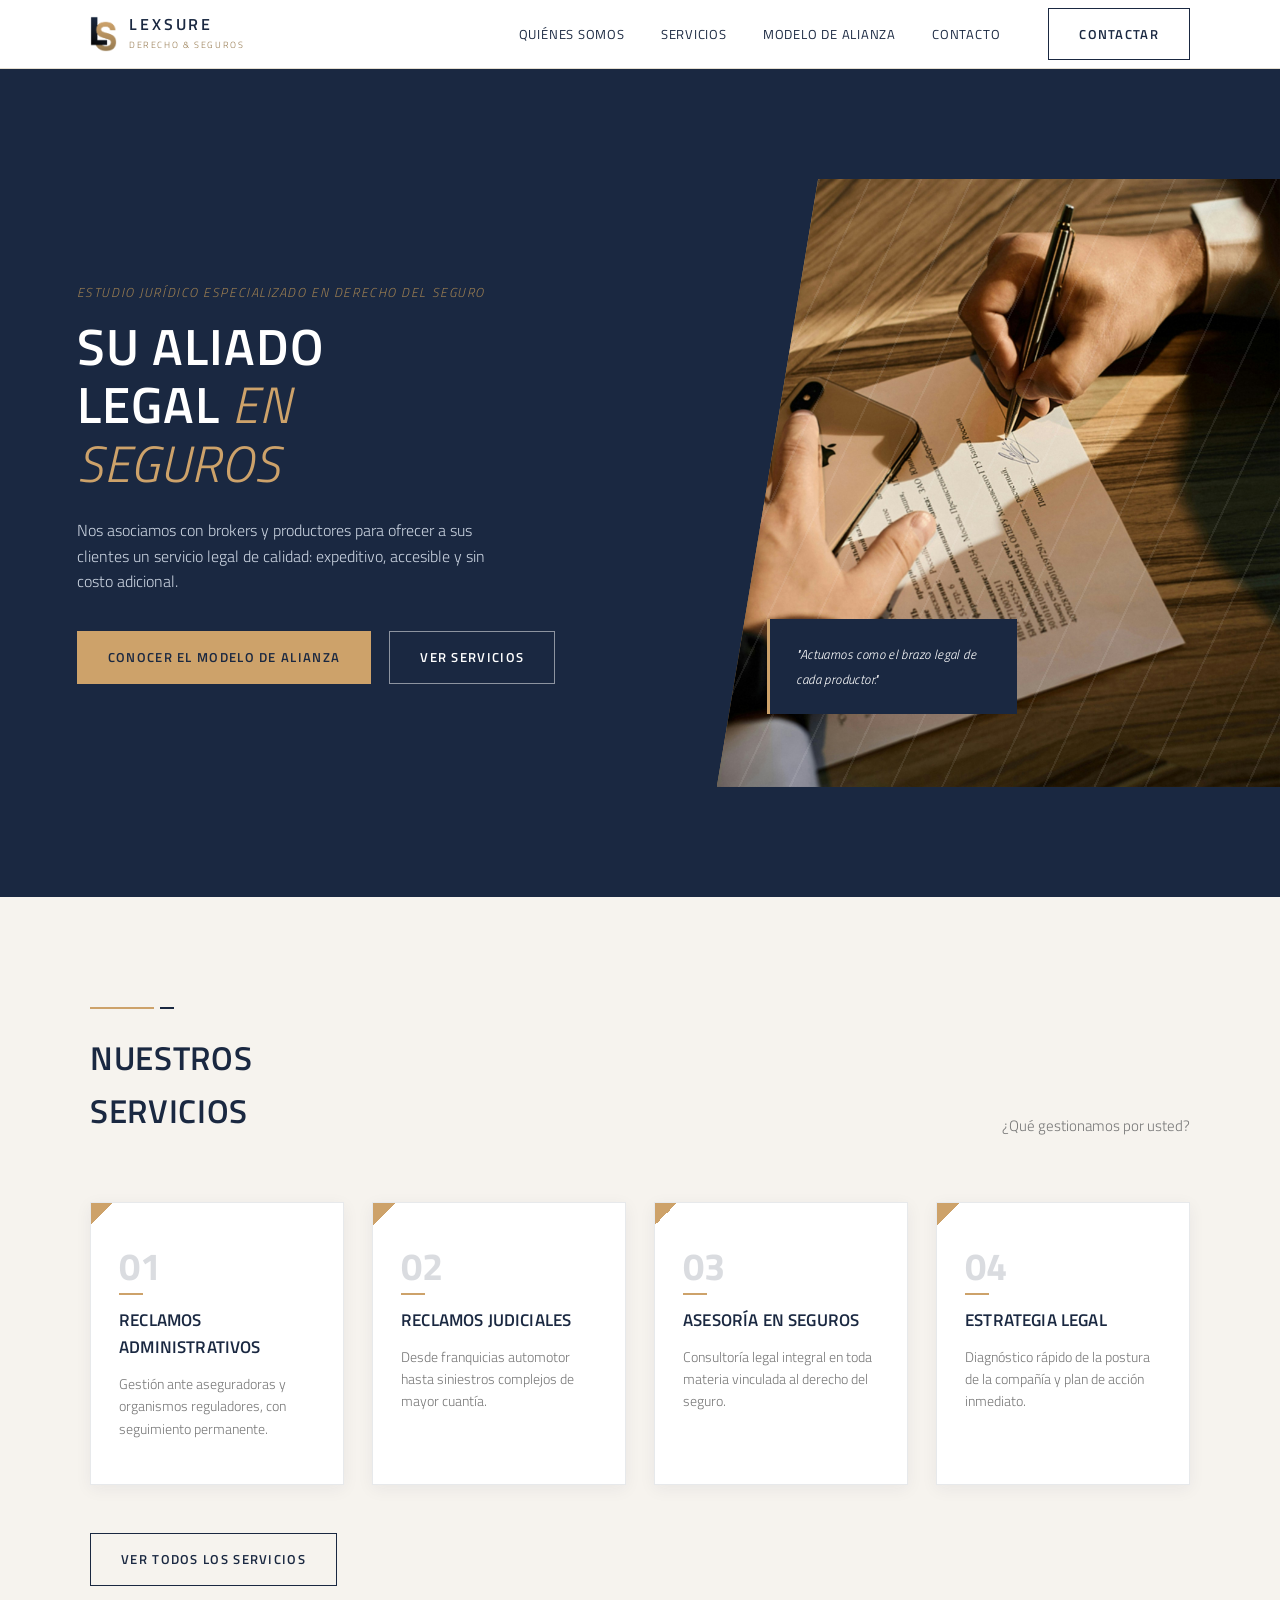
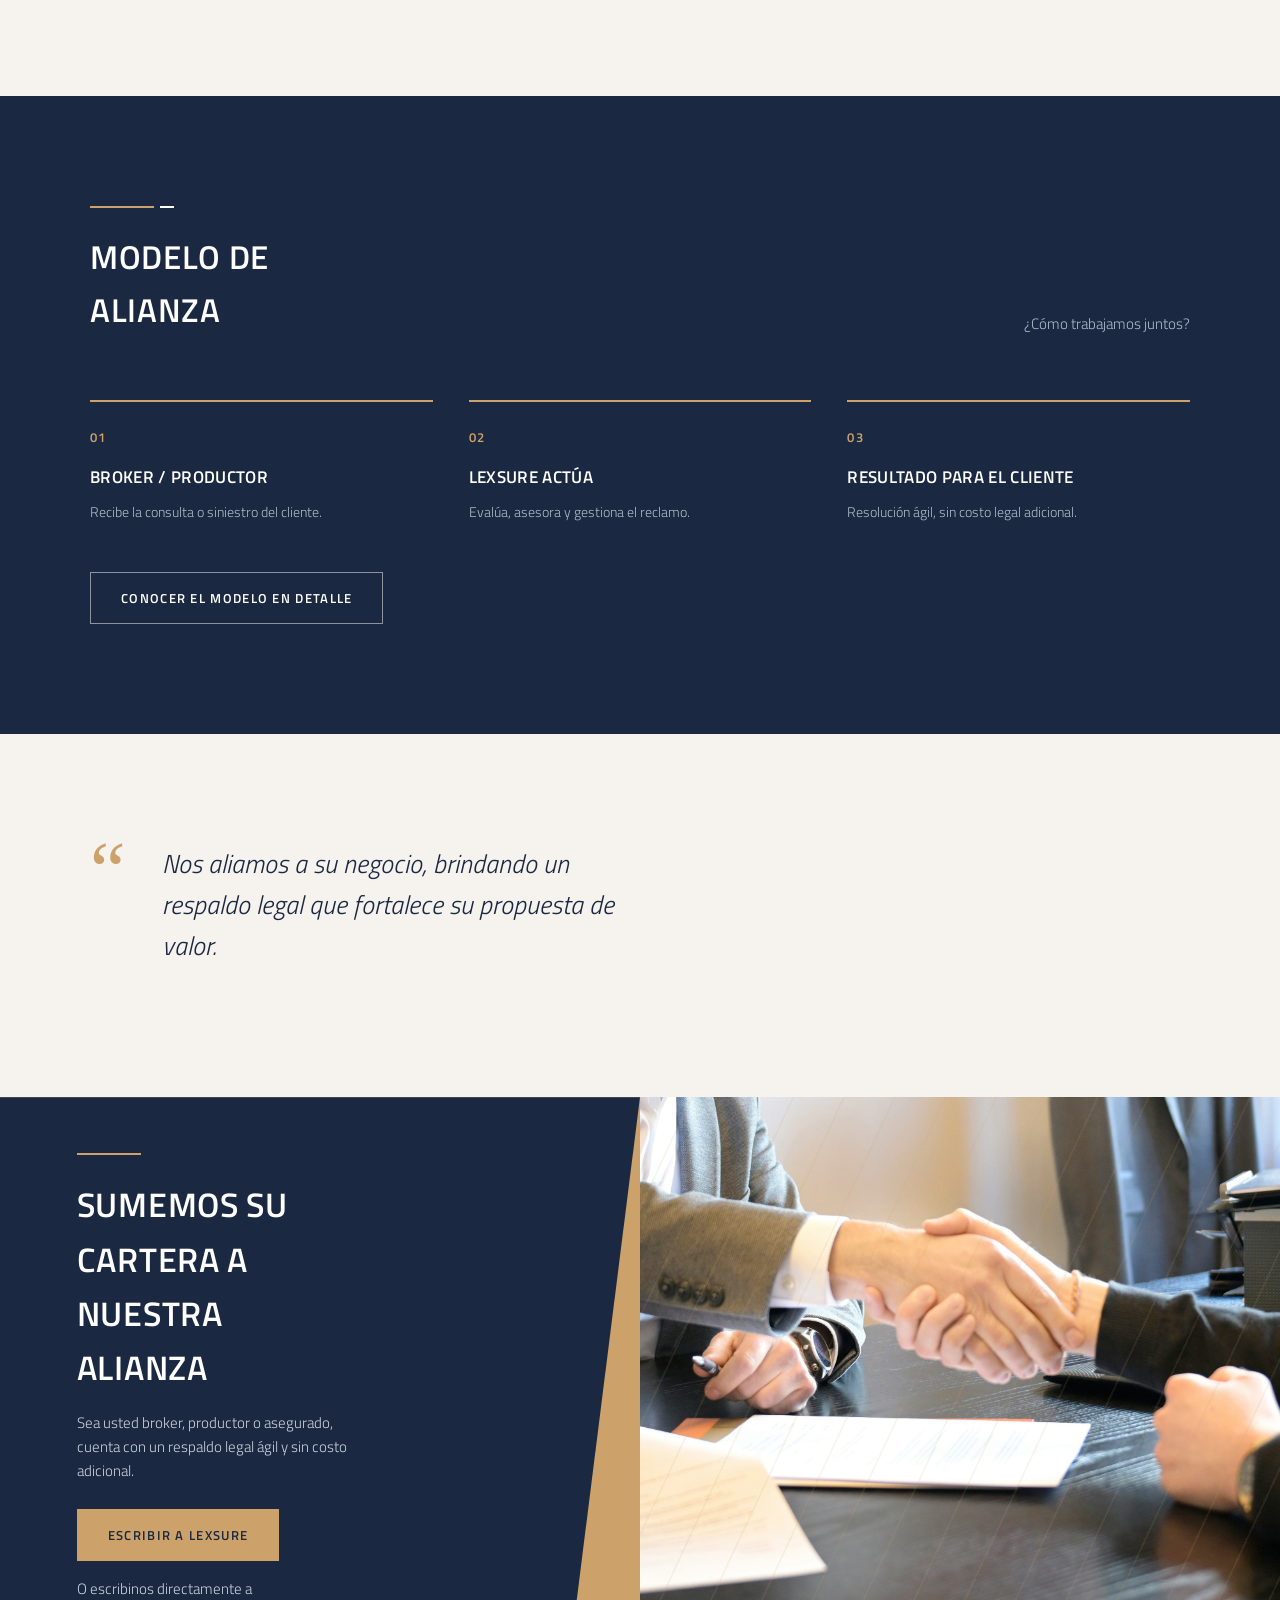
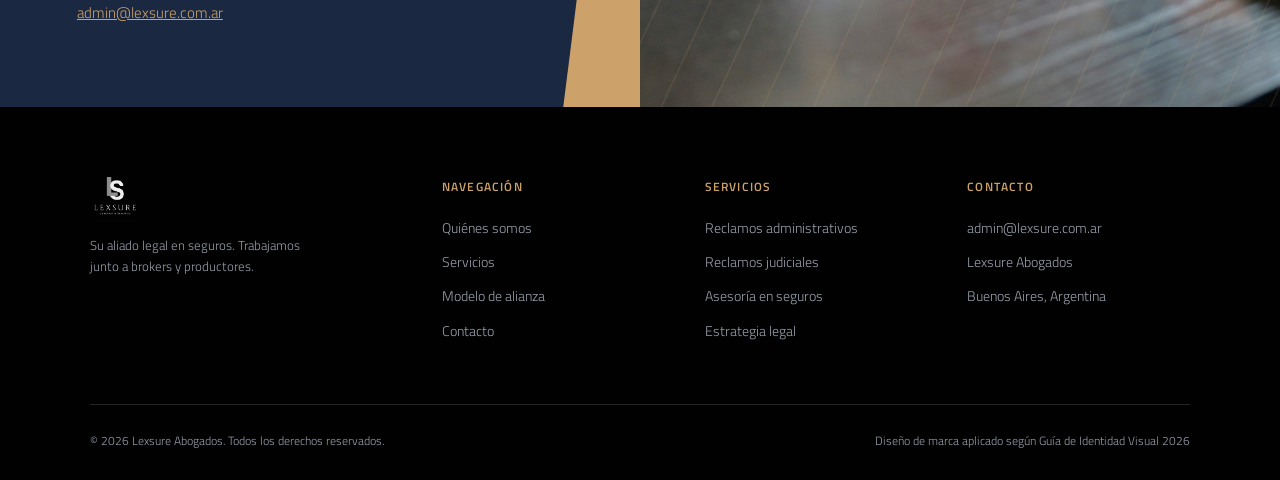
==== index.html @ 7199140b "Initial commit: sitio web Lexsure (multi-página, HTML/CSS/JS vanilla) Estructura completa del sitio " ====
<!DOCTYPE html>
<html lang="es">
<head>
<meta charset="UTF-8">
<meta name="viewport" content="width=device-width, initial-scale=1.0">
<title>LEXSURE — Su aliado legal en seguros</title>
<meta name="description" content="Estudio jurídico especializado en derecho del seguro. Nos asociamos con brokers y productores para ofrecer a sus clientes un servicio legal de calidad, sin costo adicional.">
<link rel="preconnect" href="https://fonts.googleapis.com">
<link href="https://fonts.googleapis.com/css2?family=Titillium+Web:ital,wght@0,200;0,300;0,400;0,600;0,700;1,300;1,600&display=swap" rel="stylesheet">
<link rel="stylesheet" href="/css/styles.css">
<link rel="icon" type="image/png" href="/img/favicon.png">
</head>
<body>

<header>
  <div class="header-inner">
    <a href="/" class="logo">
      <img src="/img/logo-ls-icon.png" alt="Lexsure" class="logo-mark-img">
      <span class="logo-text">
        <span class="name">LEXSURE</span><br>
        <span class="sub">Derecho &amp; Seguros</span>
      </span>
    </a>
    <nav>
      <ul>
        <li><a href="/nosotros/">Quiénes somos</a></li>
        <li><a href="/servicios/">Servicios</a></li>
        <li><a href="/alianza/">Modelo de alianza</a></li>
        <li><a href="/contacto/">Contacto</a></li>
        <li class="nav-cta"><a href="/contacto/" class="btn btn-outline-navy">Contactar</a></li>
      </ul>
    </nav>
    <button class="burger" aria-label="Abrir menú" aria-expanded="false"><span></span><span></span><span></span></button>
  </div>
</header>

<nav class="mobile-menu" id="mobileMenu">
  <a href="/nosotros/">Quiénes somos</a>
  <a href="/servicios/">Servicios</a>
  <a href="/alianza/">Modelo de alianza</a>
  <a href="/contacto/">Contacto</a>
  <a href="/contacto/" class="btn btn-gold">Contactar</a>
</nav>

<section class="hero">
  <div class="hero-copy">
    <span class="eyebrow">Estudio jurídico especializado en derecho del seguro</span>
    <h1>Su aliado legal <em>en seguros</em></h1>
    <p>Nos asociamos con brokers y productores para ofrecer a sus clientes un servicio legal de calidad: expeditivo, accesible y sin costo adicional.</p>
    <div class="hero-actions">
      <a href="/alianza/" class="btn btn-gold">Conocer el modelo de alianza</a>
      <a href="/servicios/" class="btn btn-outline">Ver servicios</a>
    </div>
  </div>
  <div class="hero-visual">
    <img src="/img/hero-siniestros.jpg" alt="Gestión de siniestros: firma de documentación legal" class="cover-img">
    <div class="hero-badge">
      <span>"Actuamos como el brazo legal de cada productor."</span>
    </div>
  </div>
</section>

<section class="areas">
  <div class="wrap">
    <div class="section-head">
      <div>
        <div class="divider"></div>
        <h2>Nuestros servicios</h2>
      </div>
      <p class="desc">¿Qué gestionamos por usted?</p>
    </div>
  </div>
  <div class="areas-grid">
    <div class="area-card">
      <span class="area-num">01</span>
      <h3>Reclamos administrativos</h3>
      <p>Gestión ante aseguradoras y organismos reguladores, con seguimiento permanente.</p>
    </div>
    <div class="area-card">
      <span class="area-num">02</span>
      <h3>Reclamos judiciales</h3>
      <p>Desde franquicias automotor hasta siniestros complejos de mayor cuantía.</p>
    </div>
    <div class="area-card">
      <span class="area-num">03</span>
      <h3>Asesoría en seguros</h3>
      <p>Consultoría legal integral en toda materia vinculada al derecho del seguro.</p>
    </div>
    <div class="area-card">
      <span class="area-num">04</span>
      <h3>Estrategia legal</h3>
      <p>Diagnóstico rápido de la postura de la compañía y plan de acción inmediato.</p>
    </div>
  </div>
  <div class="wrap">
    <div class="section-cta">
      <a href="/servicios/" class="btn btn-outline-navy">Ver todos los servicios</a>
    </div>
  </div>
</section>

<section class="process">
  <div class="wrap">
    <div class="section-head">
      <div>
        <div class="divider"></div>
        <h2>Modelo de alianza</h2>
      </div>
      <p class="desc">¿Cómo trabajamos juntos?</p>
    </div>
    <div class="steps steps-3">
      <div class="step">
        <span class="step-num">01</span>
        <h3>Broker / Productor</h3>
        <p>Recibe la consulta o siniestro del cliente.</p>
      </div>
      <div class="step">
        <span class="step-num">02</span>
        <h3>Lexsure actúa</h3>
        <p>Evalúa, asesora y gestiona el reclamo.</p>
      </div>
      <div class="step">
        <span class="step-num">03</span>
        <h3>Resultado para el cliente</h3>
        <p>Resolución ágil, sin costo legal adicional.</p>
      </div>
    </div>
    <div class="section-cta">
      <a href="/alianza/" class="btn btn-outline">Conocer el modelo en detalle</a>
    </div>
  </div>
</section>

<section class="testimonial-section">
  <div class="wrap">
    <div class="quote-block">
      <div class="quote-mark">&ldquo;</div>
      <div>
        <blockquote>Nos aliamos a su negocio, brindando un respaldo legal que fortalece su propuesta de valor.</blockquote>
      </div>
    </div>
  </div>
</section>

<section class="cta-band">
  <div class="cta-navy">
    <div class="divider"></div>
    <h2>Sumemos su cartera a nuestra alianza</h2>
    <p>Sea usted broker, productor o asegurado, cuenta con un respaldo legal ágil y sin costo adicional.</p>
    <div class="cta-actions">
      <a href="/contacto/" class="btn btn-gold">Escribir a Lexsure</a>
    </div>
    <p class="cta-mailto">O escribinos directamente a <a href="mailto:admin@lexsure.com.ar">admin@lexsure.com.ar</a></p>
  </div>
  <div class="cta-empty">
    <img src="/img/cta-reunion-productor.jpg" alt="Reunión entre asesor legal y productor de seguros" class="cover-img">
  </div>
</section>

<footer>
  <div class="wrap">
    <div class="foot-grid">
      <div class="foot-col">
        <div class="foot-logo">
          <img src="/img/logo-footer-white.png" alt="Lexsure — Derecho &amp; Seguros" class="foot-logo-img">
        </div>
        <p style="font-size:13px;max-width:32ch;">Su aliado legal en seguros. Trabajamos junto a brokers y productores.</p>
      </div>
      <div class="foot-col">
        <h4>Navegación</h4>
        <ul>
          <li><a href="/nosotros/">Quiénes somos</a></li>
          <li><a href="/servicios/">Servicios</a></li>
          <li><a href="/alianza/">Modelo de alianza</a></li>
          <li><a href="/contacto/">Contacto</a></li>
        </ul>
      </div>
      <div class="foot-col">
        <h4>Servicios</h4>
        <ul>
          <li><a href="/servicios/">Reclamos administrativos</a></li>
          <li><a href="/servicios/">Reclamos judiciales</a></li>
          <li><a href="/servicios/">Asesoría en seguros</a></li>
          <li><a href="/servicios/">Estrategia legal</a></li>
        </ul>
      </div>
      <div class="foot-col">
        <h4>Contacto</h4>
        <ul>
          <li><a href="mailto:admin@lexsure.com.ar">admin@lexsure.com.ar</a></li>
          <li>Lexsure Abogados</li>
          <li>Buenos Aires, Argentina</li>
        </ul>
      </div>
    </div>
    <div class="foot-bottom">
      <span>© 2026 Lexsure Abogados. Todos los derechos reservados.</span>
      <span>Diseño de marca aplicado según Guía de Identidad Visual 2026</span>
    </div>
  </div>
</footer>

<script src="/js/main.js"></script>
</body>
</html>
---- css/styles.css ----
/* =========================================================
   LEXSURE — Derecho & Seguros
   Hoja de estilos única del sitio.
   Extraída de reference/lexsure-propuesta-web.html (mockup
   aprobado) sin cambiar el comportamiento visual existente,
   más componentes nuevos para el sitio multi-página
   (.page-header, .service-detail-*, .contact-*, nav activo).
   ========================================================= */

:root{
  --navy:#1a2841;
  --navy-print:#142134;
  --black:#010101;
  --gold:#cda26a;
  --gold-deep:#977b51;
  --cream:#f6f3ee;
  --white:#ffffff;
  --gray:#777777;
  --line:#e4ddd0;
  --maxw:1180px;
  --header-h:69px;
}
*{margin:0;padding:0;box-sizing:border-box;}
html{scroll-behavior:smooth;}
body{
  font-family:'Titillium Web', sans-serif;
  font-weight:300;
  color:var(--navy);
  background:var(--white);
  line-height:1.6;
  -webkit-font-smoothing:antialiased;
}
body.menu-open{overflow:hidden;}
a{text-decoration:none;color:inherit;}
img{display:block;max-width:100%;}
.wrap{max-width:var(--maxw);margin:0 auto;padding:0 40px;}
.eyebrow{
  font-style:italic;
  font-weight:300;
  letter-spacing:.12em;
  text-transform:uppercase;
  color:var(--gold-deep);
  font-size:13px;
  display:block;
  margin-bottom:14px;
}
h1,h2,h3{
  text-transform:uppercase;
  font-weight:600;
  letter-spacing:.02em;
  text-align:left;
}
p{text-align:left;}
section[id]{scroll-margin-top:var(--header-h);}
.btn{
  display:inline-flex;
  align-items:center;
  gap:10px;
  padding:15px 30px;
  font-size:13px;
  letter-spacing:.1em;
  text-transform:uppercase;
  font-weight:600;
  border:1px solid transparent;
  transition:all .25s ease;
  cursor:pointer;
  background:none;
}
.btn-gold{background:var(--gold); color:var(--navy);}
.btn-gold:hover{background:var(--gold-deep); color:var(--white);}
.btn-outline{border-color:rgba(255,255,255,.5); color:var(--white);}
.btn-outline:hover{background:rgba(255,255,255,.1); border-color:var(--white);}
.btn-outline-navy{border-color:var(--navy); color:var(--navy);}
.btn-outline-navy:hover{background:var(--navy); color:var(--white);}

/* ---------- HEADER ---------- */
header{
  position:fixed; top:0; left:0; right:0; z-index:200;
  background:rgba(255,255,255,.92);
  backdrop-filter:blur(8px);
  border-bottom:1px solid var(--line);
  height:var(--header-h);
}
.header-inner{
  display:flex; align-items:center; justify-content:space-between;
  padding:16px 40px; max-width:var(--maxw); margin:0 auto; height:100%;
}
.logo{display:flex; align-items:center; gap:12px;}
.logo-mark-img{height:36px;width:auto;display:block;}
.foot-logo-img{height:44px;width:auto;display:block;}
.logo-text{line-height:1.1;}
.logo-text .name{font-weight:600;letter-spacing:.18em;font-size:16px;color:var(--navy);}
.logo-text .sub{font-size:9px;letter-spacing:.18em;color:var(--gold-deep);text-transform:uppercase;}
nav ul{display:flex;list-style:none;gap:36px;align-items:center;}
nav a{
  font-size:13px;letter-spacing:.06em;text-transform:uppercase;
  font-weight:400;color:var(--navy);position:relative;padding-bottom:4px;
}
nav a::after{
  content:'';position:absolute;left:0;bottom:0;height:1px;width:0;
  background:var(--gold);transition:width .25s ease;
}
nav a:hover::after{width:100%;}
nav a.active{color:var(--gold-deep);}
nav a.active::after{width:100%;}
.nav-cta{margin-left:12px;}

/* burger / mobile menu */
.burger{
  display:none; flex-direction:column; justify-content:center; gap:5px;
  cursor:pointer; width:24px; height:24px; z-index:210; background:none; border:none; padding:0;
}
.burger span{
  width:24px;height:2px;background:var(--navy); transition:transform .25s ease, opacity .2s ease;
}
.burger[aria-expanded="true"] span:nth-child(1){transform:translateY(7px) rotate(45deg);}
.burger[aria-expanded="true"] span:nth-child(2){opacity:0;}
.burger[aria-expanded="true"] span:nth-child(3){transform:translateY(-7px) rotate(-45deg);}

.mobile-menu{
  position:fixed; inset:var(--header-h) 0 0 0; z-index:190;
  background:var(--white);
  transform:translateY(-8px); opacity:0; pointer-events:none;
  transition:opacity .25s ease, transform .25s ease;
  display:flex; flex-direction:column; padding:36px 32px;
}
.mobile-menu.open{opacity:1; transform:translateY(0); pointer-events:auto;}
.mobile-menu a{
  font-size:20px; text-transform:uppercase; letter-spacing:.04em; font-weight:400;
  padding:16px 0; border-bottom:1px solid var(--line); color:var(--navy);
}
.mobile-menu a.active{color:var(--gold-deep); border-color:var(--gold);}
.mobile-menu .btn{margin-top:28px; justify-content:center;}

/* ---------- HERO (home) ---------- */
.hero{
  position:relative; margin-top:var(--header-h);
  min-height:92vh; display:flex;
  background:var(--navy);
  overflow:hidden;
}
.hero-copy{
  width:56%; display:flex; flex-direction:column; justify-content:center;
  padding:80px 6vw; position:relative; z-index:2;
}
.hero-copy h1{
  color:var(--white); font-size:clamp(34px,4vw,54px);
  line-height:1.14; font-weight:600; max-width:13ch;
}
.hero-copy h1 em{
  font-style:italic; color:var(--gold); font-weight:300;
}
.hero-copy p{
  color:#c9d2df; max-width:46ch; margin:26px 0 36px; font-size:16px; font-weight:300;
}
.hero-actions{display:flex;gap:18px;flex-wrap:wrap;}
.hero-visual{
  width:44%; position:relative; overflow:hidden;
  background:linear-gradient(160deg, var(--gold) 0%, var(--gold-deep) 100%);
  clip-path:polygon(18% 0, 100% 0, 100% 100%, 0% 100%);
}
.hero-visual::before{
  content:'';position:absolute;inset:0;z-index:1;
  background:repeating-linear-gradient(115deg, rgba(255,255,255,.08) 0 2px, transparent 2px 46px);
}
.photo-ph{
  position:absolute; inset:0; z-index:1;
  display:flex; flex-direction:column; align-items:center; justify-content:center; gap:12px;
}
.photo-ph svg{width:34px;height:34px;opacity:.9;}
.photo-ph span{
  font-size:11px; letter-spacing:.14em; text-transform:uppercase;
  color:rgba(255,255,255,.9); font-weight:400; text-align:center; max-width:16ch;
}
.cover-img{position:absolute;inset:0;width:100%;height:100%;object-fit:cover;z-index:0;}
.hero-badge{
  position:absolute; left:9%; bottom:12%; z-index:2;
  background:var(--navy); color:var(--white);
  padding:22px 26px; max-width:250px;
  border-left:3px solid var(--gold);
}
.hero-badge span{
  font-size:13px;letter-spacing:.03em;color:var(--white);font-style:italic;font-weight:300;line-height:1.4;
}

/* ---------- PAGE HEADER (inner pages) ---------- */
.page-header{
  position:relative; margin-top:var(--header-h);
  min-height:280px; display:flex; align-items:center;
  background:var(--navy); overflow:hidden; padding:70px 0;
}
.page-header::before{
  content:'';position:absolute;inset:0;
  background:repeating-linear-gradient(115deg, rgba(205,162,106,.08) 0 2px, transparent 2px 46px);
}
.page-header::after{
  content:'';position:absolute;top:0;right:0;bottom:0;width:34%;
  background:linear-gradient(160deg, var(--gold) 0%, var(--gold-deep) 100%);
  clip-path:polygon(30% 0, 100% 0, 100% 100%, 0% 100%);
}
.page-header .wrap{position:relative;z-index:2;}
.page-header h1{
  color:var(--white); font-size:clamp(28px,3.4vw,42px); max-width:20ch; font-weight:600;
}
.page-header p{
  color:#c9d2df; max-width:54ch; margin-top:18px; font-size:15.5px; font-weight:300;
}

/* ---------- SECTION GENERIC ---------- */
section{padding:110px 0;}
.section-head{
  display:flex; justify-content:space-between; align-items:flex-end;
  gap:40px; margin-bottom:64px; flex-wrap:wrap;
}
.section-head h2{font-size:clamp(26px,2.6vw,36px); max-width:16ch;}
.section-head .desc{max-width:38ch; color:var(--gray); font-size:15px;}
.divider{
  width:64px; height:2px; background:var(--gold); margin-bottom:22px;
  position:relative;
}
.divider::after{
  content:'';position:absolute;left:70px;top:0;width:14px;height:2px;
  background:var(--navy);
}
.process .divider::after{background:var(--white);}
.section-cta{margin-top:48px;}

/* ---------- SERVICIOS (resumen — grid de tarjetas) ---------- */
.areas{background:var(--cream);}
.areas-grid{
  max-width:var(--maxw); margin:0 auto; padding:0 40px;
  display:grid; grid-template-columns:repeat(4,1fr); gap:28px;
}
.area-card{
  background-color:var(--white);
  background-image:linear-gradient(135deg, var(--gold) 50%, transparent 50%);
  background-repeat:no-repeat; background-position:top left; background-size:22px 22px;
  padding:44px 28px; position:relative;
  border:1px solid rgba(26,40,65,.1);
  box-shadow:0 4px 16px rgba(26,40,65,.06);
  transition:background-color .25s ease, box-shadow .25s ease, transform .25s ease;
}
.area-card:hover{
  background-color:var(--navy);
  box-shadow:0 16px 32px rgba(26,40,65,.28);
  transform:translateY(-3px);
}
.area-card:hover h3, .area-card:hover p{color:var(--white);}
.area-card:hover .area-num{color:var(--gold);}
.area-num{
  display:block; font-size:38px; font-weight:700; line-height:1;
  color:rgba(26,40,65,.16); letter-spacing:0; margin-bottom:18px; position:relative;
  transition:color .25s ease;
}
.area-num::after{
  content:''; position:absolute; left:0; bottom:-10px; width:24px; height:2px; background:var(--gold);
}
.area-card h3{font-size:17px; margin:22px 0 12px; letter-spacing:.01em;}
.area-card p{font-size:14px;color:var(--gray);}

/* ---------- SERVICIOS (detalle — filas completas) ---------- */
.service-detail-list{display:flex; flex-direction:column;}
.service-detail-item{
  display:grid; grid-template-columns:120px 1fr; gap:40px; align-items:start;
  padding:48px 40px;
  clip-path:polygon(0 26px, 26px 0, 100% 0, 100% 100%, 0 100%);
}
.service-detail-item:nth-child(even){background:var(--cream);}
.service-detail-num{
  font-weight:600; font-size:48px; color:var(--gold-deep); line-height:1;
}
.service-detail-item h3{font-size:21px; margin-bottom:14px;}
.service-detail-item p{font-size:15.5px; color:var(--gray); max-width:60ch;}

/* ---------- ABOUT / QUIENES SOMOS ---------- */
.about{display:grid; grid-template-columns:1fr 1fr; gap:80px; align-items:center;}
.about-visual{
  aspect-ratio:4/5; position:relative; overflow:hidden;
  background:linear-gradient(155deg,var(--navy) 0%, var(--navy-print) 100%);
  clip-path:polygon(0 0, 100% 0, 100% 84%, 84% 100%, 0 100%);
}
.about-visual::before{
  content:'';position:absolute;inset:0;z-index:1;
  background:repeating-linear-gradient(115deg, rgba(205,162,106,.08) 0 2px, transparent 2px 46px);
}
.about-visual::after{
  content:'';position:absolute;inset:24px;z-index:2;
  border:1px solid rgba(205,162,106,.5);
  clip-path:polygon(0 0, 100% 0, 100% 84%, 84% 100%, 0 100%);
}
.about-copy p{color:var(--gray); font-size:15.5px; margin-bottom:18px; max-width:50ch;}

/* ---------- LO QUE NOS DISTINGUE ---------- */
.distingue-grid{
  display:grid; grid-template-columns:repeat(2,1fr); gap:36px 60px;
}
.distingue-item{border-left:2px solid var(--gold); padding-left:24px;}
.distingue-item h3{font-size:16px; margin-bottom:8px;}
.distingue-item p{font-size:14.5px; color:var(--gray);}

/* ---------- MODELO DE ALIANZA / PROCESS ---------- */
.process{background:var(--navy); color:var(--white);}
.process .section-head h2, .process .section-head .desc{color:var(--white);}
.process .section-head .desc{color:#aebbcc;}
.steps{display:grid; grid-template-columns:repeat(4,1fr); gap:36px;}
.steps-3{grid-template-columns:repeat(3,1fr);}
.step{border-top:2px solid var(--gold); padding-top:22px;}
.step .step-num{font-size:13px; color:var(--gold); font-weight:600; letter-spacing:.1em;}
.step h3{font-size:17px; margin:14px 0 10px; color:var(--white);}
.step p{font-size:14px; color:#aebbcc;}

/* ---------- TESTIMONIAL / PULL QUOTE ---------- */
.testimonial-section{background:var(--cream); padding-bottom:130px;}
.quote-block{
  display:grid; grid-template-columns:auto 1.6fr; gap:36px; align-items:start;
}
.quote-mark{font-family:Georgia,serif; font-size:80px; color:var(--gold); line-height:1; margin-top:-14px;}
blockquote{
  font-size:clamp(20px,2vw,26px); font-weight:300; font-style:italic; color:var(--navy);
  max-width:32ch;
}
.quote-attr{margin-top:22px; font-style:normal; font-size:13px; letter-spacing:.06em; color:var(--gray); text-transform:uppercase;}

/* ---------- CTA BAND ---------- */
.cta-band{
  position:relative; background:var(--gold); padding:0;
  display:flex; min-height:280px;
}
.cta-band .cta-navy{
  width:50%; background:var(--navy); color:var(--white);
  display:flex; flex-direction:column; justify-content:center; padding:56px 6vw;
  clip-path:polygon(0 0, 100% 0, 88% 100%, 0 100%);
}
.cta-band .cta-navy h2{font-size:clamp(24px,2.8vw,34px); max-width:14ch; color:var(--white);}
.cta-band .cta-navy p{color:#c9d2df; margin:16px 0 26px; max-width:36ch; font-size:15px;}
.cta-band .cta-actions{display:flex; gap:16px; flex-wrap:wrap; align-items:center;}
.cta-band .cta-mailto{font-size:13px; color:#aebbcc;}
.cta-band .cta-mailto a{color:var(--gold); text-decoration:underline;}
.cta-band .cta-empty{
  width:50%; position:relative; overflow:hidden;
  background:linear-gradient(200deg, var(--navy-print) 0%, var(--navy) 60%, var(--gold-deep) 130%);
}
.cta-band .cta-empty::before{
  content:'';position:absolute;inset:0;z-index:1;
  background:repeating-linear-gradient(115deg, rgba(205,162,106,.1) 0 2px, transparent 2px 46px);
}

/* ---------- CONTACTO ---------- */
.contact-layout{
  display:grid; grid-template-columns:1fr 1fr; gap:80px; align-items:start;
}
.contact-form{display:flex; flex-direction:column; gap:22px;}
.form-row{display:grid; grid-template-columns:1fr 1fr; gap:22px;}
.form-group{display:flex; flex-direction:column; gap:8px;}
.form-group label{
  font-size:12px; letter-spacing:.08em; text-transform:uppercase; color:var(--navy); font-weight:600;
}
.form-group .required{color:var(--gold-deep);}
input, select, textarea{
  font-family:'Titillium Web', sans-serif; font-size:15px; font-weight:300; color:var(--navy);
  border:1px solid var(--line); background:var(--white); padding:13px 16px;
  transition:border-color .2s ease; width:100%;
}
input:focus, select:focus, textarea:focus{outline:none; border-color:var(--gold-deep);}
textarea{resize:vertical; min-height:140px;}
select{cursor:pointer;}
.form-note{font-size:13px; color:var(--gray); margin-top:-8px;}
.form-status{
  display:none; margin-top:8px; padding:16px 20px; font-size:14px;
  border-left:3px solid var(--gold); background:var(--cream); color:var(--navy);
}
.form-status.visible{display:block;}

.contact-info{
  background:var(--navy); color:var(--white); padding:48px 40px;
  clip-path:polygon(0 28px, 28px 0, 100% 0, 100% 100%, 0 100%);
}
.contact-info .divider{margin-bottom:22px;}
.contact-info h3{
  color:var(--gold); font-size:12px; letter-spacing:.1em; margin:28px 0 10px; font-weight:600;
}
.contact-info h3:first-of-type{margin-top:0;}
.contact-info p, .contact-info a{color:#c9d2df; font-size:15px;}
.contact-info a:hover{color:var(--gold);}

/* ---------- FOOTER ---------- */
footer{background:var(--black); color:#9aa1ad; padding:70px 0 30px;}
.foot-grid{display:grid; grid-template-columns:1.4fr 1fr 1fr 1fr; gap:40px; padding-bottom:50px; border-bottom:1px solid #232323;}
.foot-col h4{font-size:12px; letter-spacing:.1em; text-transform:uppercase; color:var(--gold); margin-bottom:20px; font-weight:600;}
.foot-col ul{list-style:none;}
.foot-col li{margin-bottom:12px; font-size:14px;}
.foot-col a:hover{color:var(--gold);}
.foot-bottom{
  display:flex; justify-content:space-between; align-items:center; padding-top:26px;
  font-size:12px; flex-wrap:wrap; gap:10px;
}
.foot-logo{display:flex;align-items:center;gap:12px;margin-bottom:14px;}

/* ---------- RESPONSIVE ---------- */
@media (max-width:900px){
  nav ul{display:none;}
  .burger{display:flex;}
  .hero{flex-direction:column; min-height:auto;}
  .hero-copy, .hero-visual{width:100%;}
  .hero-visual{clip-path:none; min-height:280px;}
  .hero-badge{position:static; margin:24px 6vw 40px; max-width:none;}
  .page-header{min-height:auto; padding:52px 0;}
  .page-header::after{width:0;}
  .areas-grid{grid-template-columns:repeat(2,1fr); gap:20px; padding:0 24px;}
  .service-detail-item{grid-template-columns:1fr; gap:16px; padding:36px 28px;}
  .service-detail-num{font-size:34px;}
  .about{grid-template-columns:1fr; gap:40px;}
  .distingue-grid{grid-template-columns:1fr; gap:26px;}
  .steps{grid-template-columns:repeat(2,1fr);}
  .steps-3{grid-template-columns:1fr;}
  .quote-block{grid-template-columns:1fr; gap:8px;}
  .quote-mark{margin-top:0;}
  .testimonial-section{padding-bottom:70px;}
  .cta-band{flex-direction:column;}
  .cta-band .cta-navy{width:100%; clip-path:none; padding:60px 6vw;}
  .cta-band .cta-empty{width:100%; min-height:220px;}
  .contact-layout{grid-template-columns:1fr; gap:50px;}
  .contact-info{clip-path:none;}
  .form-row{grid-template-columns:1fr;}
  .foot-grid{grid-template-columns:1fr 1fr;}
  .wrap{padding:0 24px;}
  section{padding:70px 0;}
}
@media (prefers-reduced-motion: reduce){
  html{scroll-behavior:auto;}
  *{transition:none !important;}
}
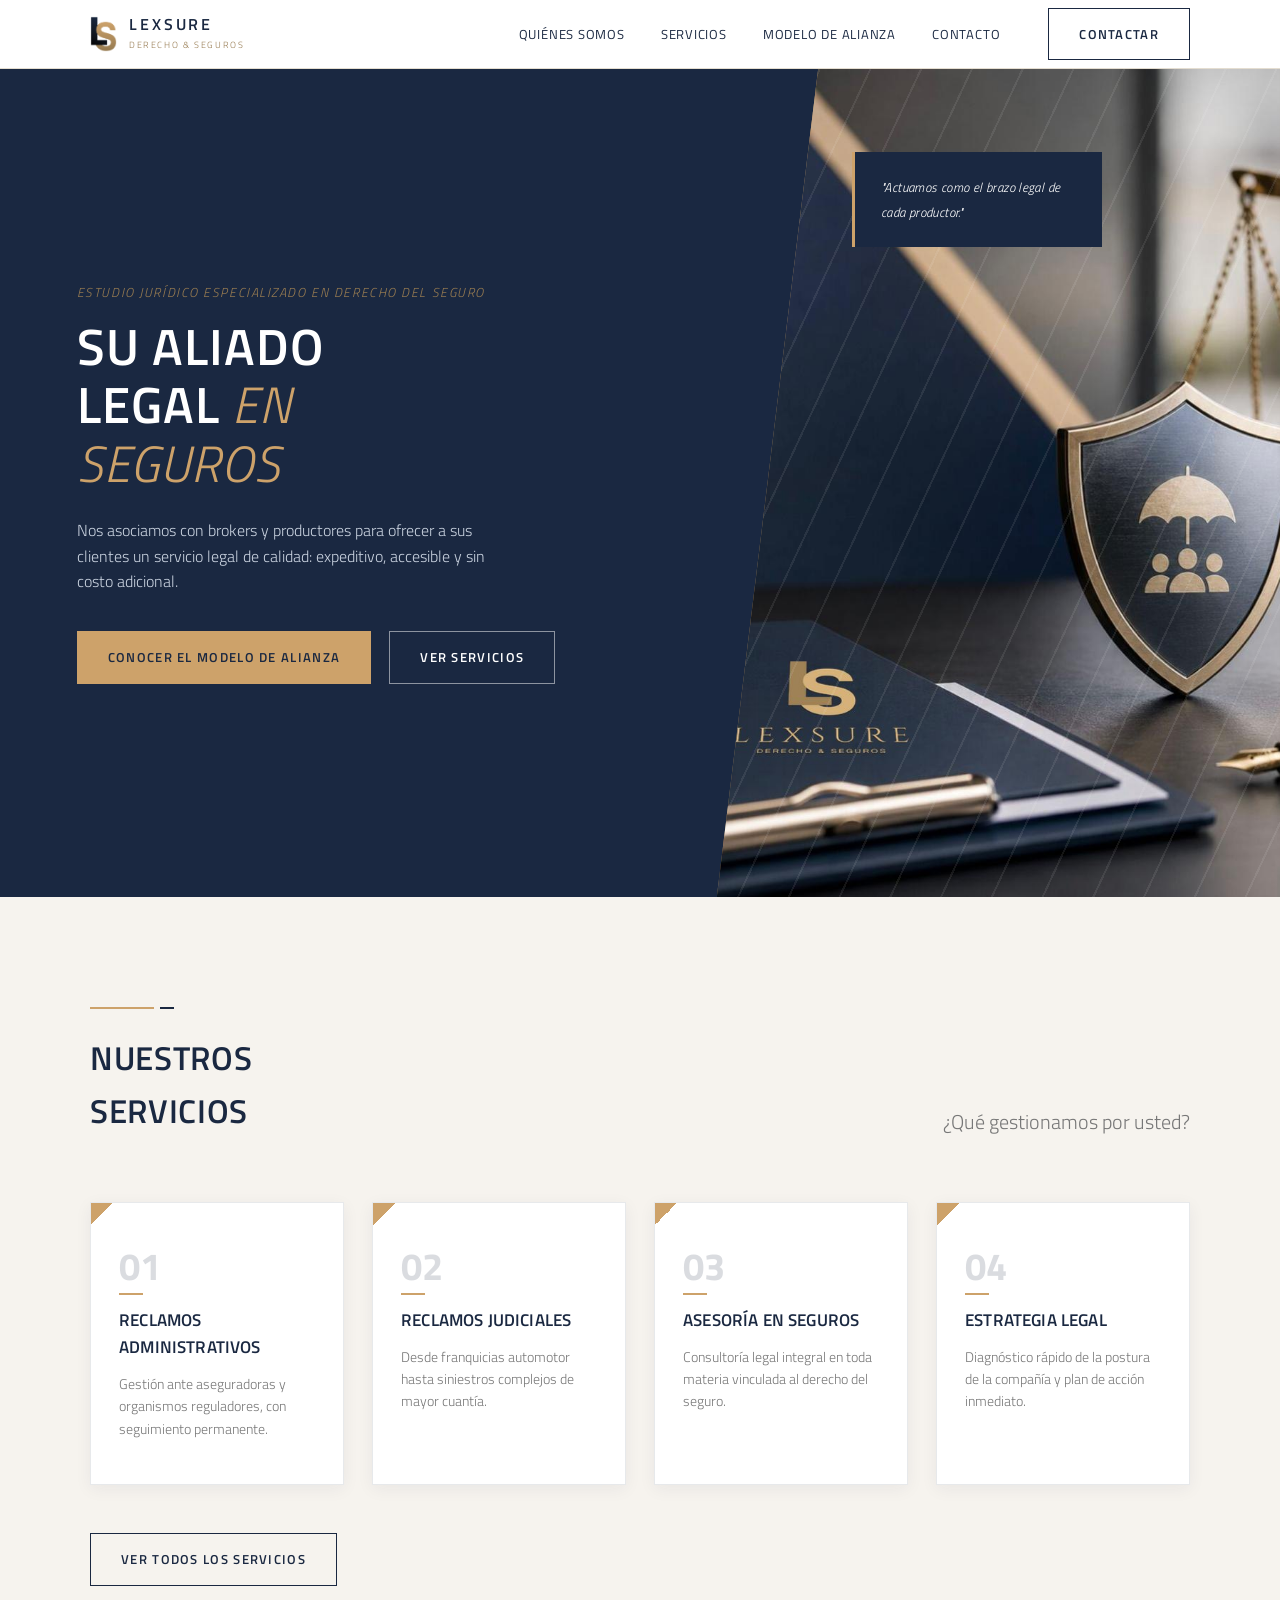
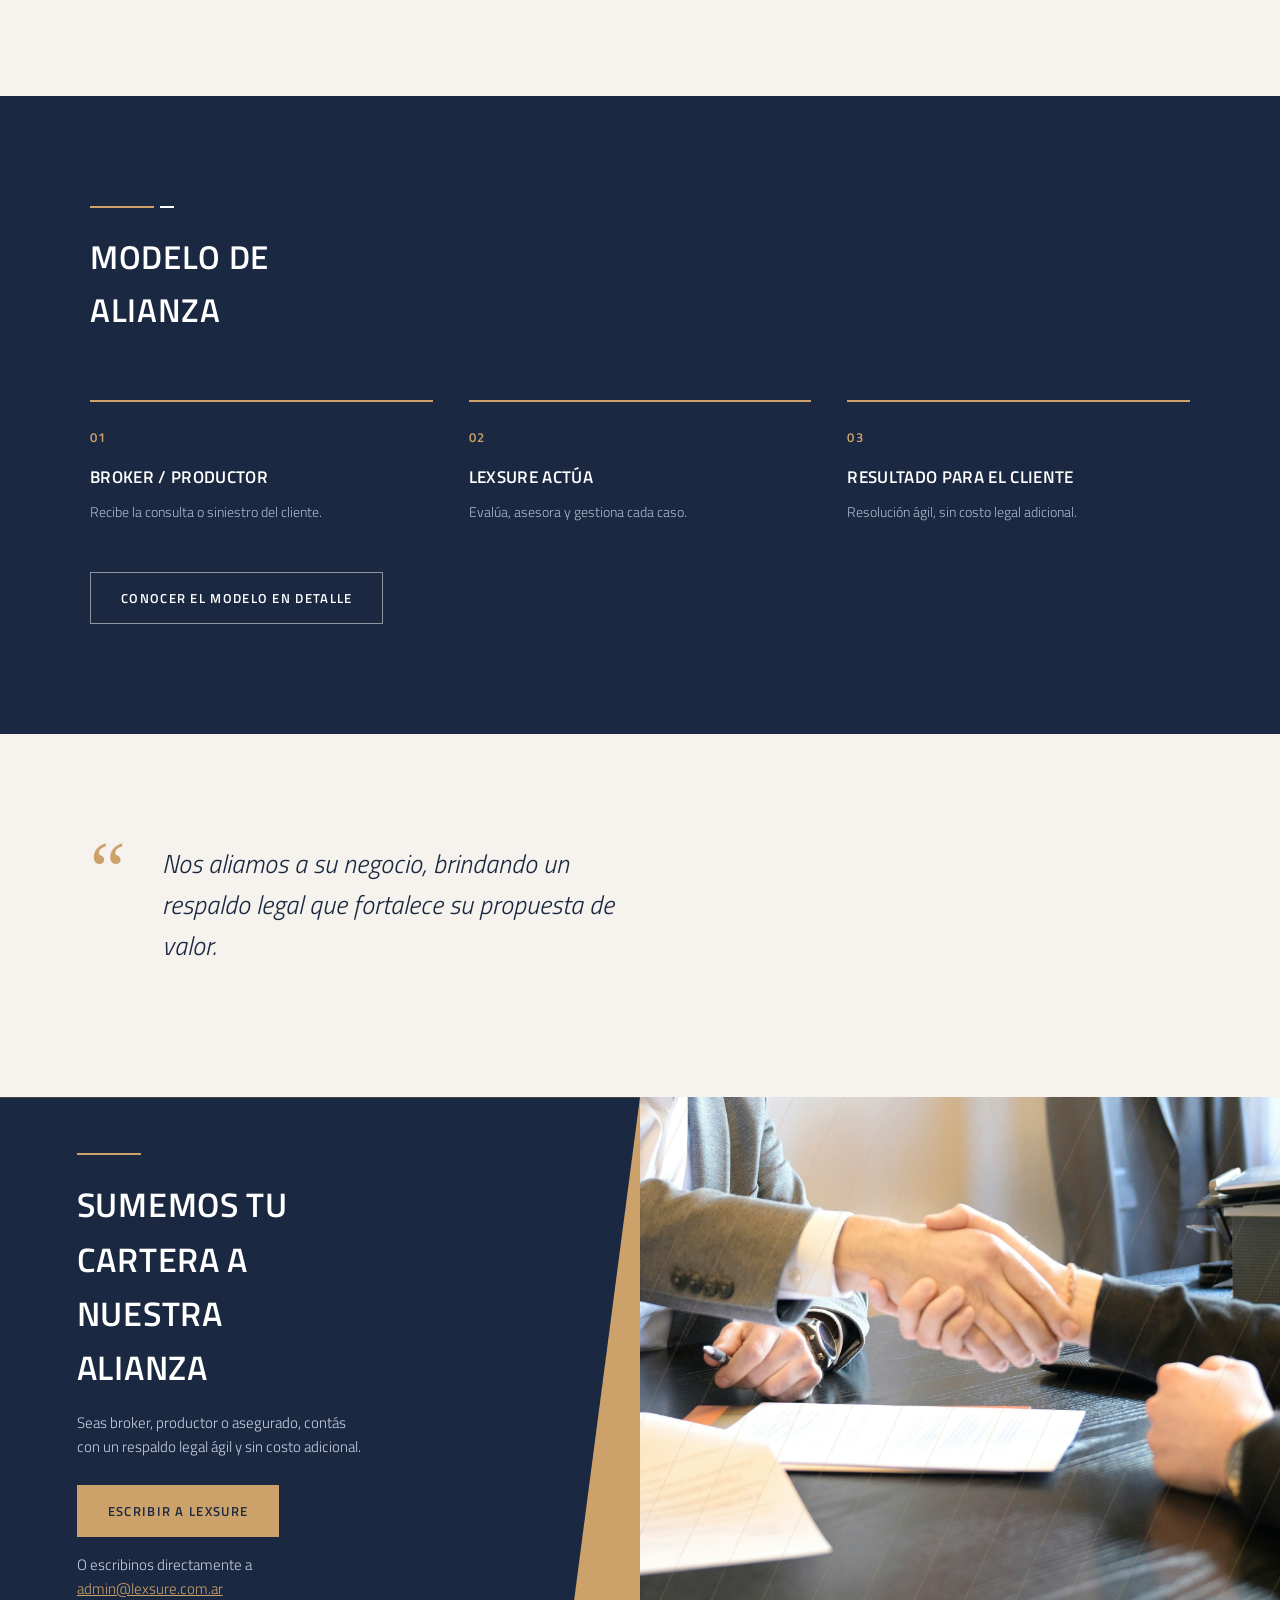
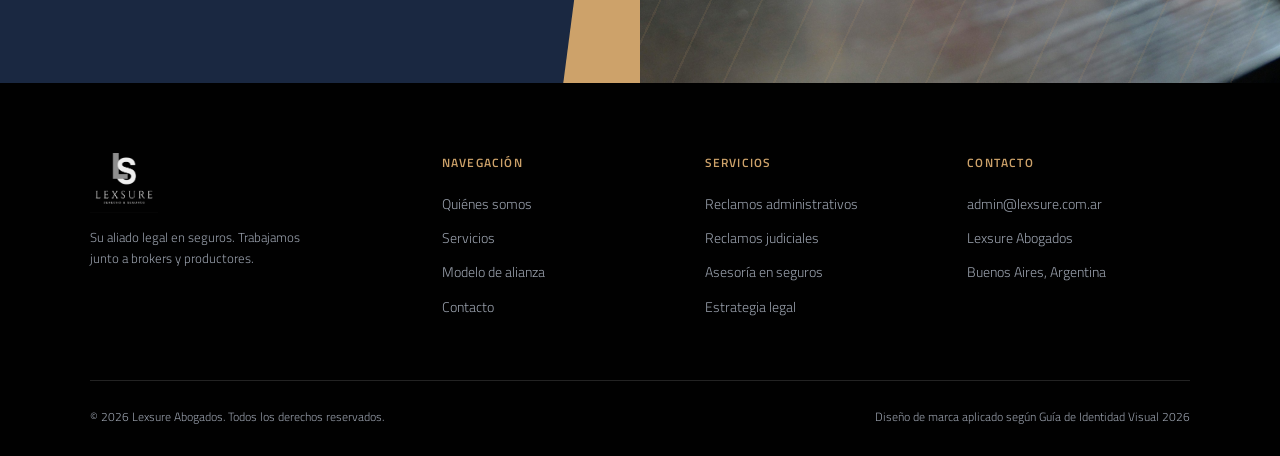
==== commit 719e852c: "Aplicar revisión del cliente, nueva imagen del hero y arreglos responsive Revisión de contenido: - Q" ====
--- a/index.html
+++ b/index.html
@@ -53,7 +53,7 @@
     </div>
   </div>
   <div class="hero-visual">
-    <img src="/img/hero-siniestros.jpg" alt="Gestión de siniestros: firma de documentación legal" class="cover-img">
+    <img src="/img/hero-escudo-lexsure.jpg" alt="Escritorio con carpeta de Lexsure, escudo con símbolo de protección al asegurado, balanza de la justicia y pluma" class="cover-img">
     <div class="hero-badge">
       <span>"Actuamos como el brazo legal de cada productor."</span>
     </div>
@@ -67,7 +67,7 @@
         <div class="divider"></div>
         <h2>Nuestros servicios</h2>
       </div>
-      <p class="desc">¿Qué gestionamos por usted?</p>
+      <p class="desc desc-grande">¿Qué gestionamos por usted?</p>
     </div>
   </div>
   <div class="areas-grid">
@@ -106,7 +106,6 @@
         <div class="divider"></div>
         <h2>Modelo de alianza</h2>
       </div>
-      <p class="desc">¿Cómo trabajamos juntos?</p>
     </div>
     <div class="steps steps-3">
       <div class="step">
@@ -117,7 +116,7 @@
       <div class="step">
         <span class="step-num">02</span>
         <h3>Lexsure actúa</h3>
-        <p>Evalúa, asesora y gestiona el reclamo.</p>
+        <p>Evalúa, asesora y gestiona cada caso.</p>
       </div>
       <div class="step">
         <span class="step-num">03</span>
@@ -145,8 +144,8 @@
 <section class="cta-band">
   <div class="cta-navy">
     <div class="divider"></div>
-    <h2>Sumemos su cartera a nuestra alianza</h2>
-    <p>Sea usted broker, productor o asegurado, cuenta con un respaldo legal ágil y sin costo adicional.</p>
+    <h2>Sumemos tu cartera a nuestra alianza</h2>
+    <p>Seas broker, productor o asegurado, contás con un respaldo legal ágil y sin costo adicional.</p>
     <div class="cta-actions">
       <a href="/contacto/" class="btn btn-gold">Escribir a Lexsure</a>
     </div>
--- a/css/styles.css
+++ b/css/styles.css
@@ -87,7 +87,7 @@
 }
 .logo{display:flex; align-items:center; gap:12px;}
 .logo-mark-img{height:36px;width:auto;display:block;}
-.foot-logo-img{height:44px;width:auto;display:block;}
+.foot-logo-img{height:60px;width:auto;display:block;}
 .logo-text{line-height:1.1;}
 .logo-text .name{font-weight:600;letter-spacing:.18em;font-size:16px;color:var(--navy);}
 .logo-text .sub{font-size:9px;letter-spacing:.18em;color:var(--gold-deep);text-transform:uppercase;}
@@ -130,11 +130,15 @@
   padding:16px 0; border-bottom:1px solid var(--line); color:var(--navy);
 }
 .mobile-menu a.active{color:var(--gold-deep); border-color:var(--gold);}
-.mobile-menu .btn{margin-top:28px; justify-content:center;}
+.mobile-menu .btn{
+  margin-top:28px; justify-content:center; padding:15px 30px;
+  font-size:13px; letter-spacing:.1em; font-weight:600; border:1px solid transparent;
+}
+.mobile-menu .btn.active{color:var(--navy); border-color:transparent;}
 
 /* ---------- HERO (home) ---------- */
 .hero{
-  position:relative; margin-top:var(--header-h);
+  position:relative; margin-top:var(--header-h); padding:0;
   min-height:92vh; display:flex;
   background:var(--navy);
   overflow:hidden;
@@ -173,8 +177,11 @@
   color:rgba(255,255,255,.9); font-weight:400; text-align:center; max-width:16ch;
 }
 .cover-img{position:absolute;inset:0;width:100%;height:100%;object-fit:cover;z-index:0;}
+/* Encuadre: mantiene visible la carpeta con el logo (abajo a la izquierda de la foto). */
+.hero-visual .cover-img{object-position:35% center;}
+/* Badge arriba, sobre la pared navy, para no tapar la carpeta. */
 .hero-badge{
-  position:absolute; left:9%; bottom:12%; z-index:2;
+  position:absolute; left:24%; top:10%; z-index:2;
   background:var(--navy); color:var(--white);
   padding:22px 26px; max-width:250px;
   border-left:3px solid var(--gold);
@@ -198,12 +205,25 @@
   background:linear-gradient(160deg, var(--gold) 0%, var(--gold-deep) 100%);
   clip-path:polygon(30% 0, 100% 0, 100% 100%, 0% 100%);
 }
-.page-header .wrap{position:relative;z-index:2;}
+.page-header .wrap{position:relative;z-index:2;width:100%;}
 .page-header h1{
   color:var(--white); font-size:clamp(28px,3.4vw,42px); max-width:20ch; font-weight:600;
 }
 .page-header p{
   color:#c9d2df; max-width:54ch; margin-top:18px; font-size:15.5px; font-weight:300;
+}
+.page-header .eyebrow-grande{font-size:18px; letter-spacing:.08em;}
+/* Variante con logo junto al título y foto en el panel diagonal (quiénes somos). */
+.page-header-marca{min-height:200px; padding:44px 0;}
+.page-header-marca::after{content:none;}
+.page-header-marca .wrap{display:flex; align-items:center; gap:32px;}
+.page-header-logo{height:110px; width:auto; flex-shrink:0;}
+.page-header-marca .wrap > div{min-width:0;}
+.page-header-marca h1{max-width:26ch;}
+.page-header-foto{
+  position:absolute; top:0; right:0; bottom:0; width:34%; overflow:hidden;
+  background:linear-gradient(160deg, var(--gold) 0%, var(--gold-deep) 100%);
+  clip-path:polygon(30% 0, 100% 0, 100% 100%, 0% 100%);
 }
 
 /* ---------- SECTION GENERIC ---------- */
@@ -214,6 +234,7 @@
 }
 .section-head h2{font-size:clamp(26px,2.6vw,36px); max-width:16ch;}
 .section-head .desc{max-width:38ch; color:var(--gray); font-size:15px;}
+.section-head .desc-grande{font-size:20px;}
 .divider{
   width:64px; height:2px; background:var(--gold); margin-bottom:22px;
   position:relative;
@@ -272,23 +293,44 @@
 .service-detail-item h3{font-size:21px; margin-bottom:14px;}
 .service-detail-item p{font-size:15.5px; color:var(--gray); max-width:60ch;}
 
-/* ---------- ABOUT / QUIENES SOMOS ---------- */
-.about{display:grid; grid-template-columns:1fr 1fr; gap:80px; align-items:center;}
-.about-visual{
-  aspect-ratio:4/5; position:relative; overflow:hidden;
-  background:linear-gradient(155deg,var(--navy) 0%, var(--navy-print) 100%);
-  clip-path:polygon(0 0, 100% 0, 100% 84%, 84% 100%, 0 100%);
-}
-.about-visual::before{
+/* ---------- QUIENES SOMOS ---------- */
+.quienes-somos{padding-bottom:0;}
+.quienes-somos .section-head{margin-bottom:28px;}
+.about-copy p{color:var(--gray); font-size:15.5px; margin-bottom:18px; max-width:50ch;}
+
+/* ---------- EQUIPO (quiénes somos) ---------- */
+.equipo{background:var(--cream);}
+.equipo-grid{display:grid; grid-template-columns:repeat(2,1fr); gap:60px;}
+.perfil-foto{
+  aspect-ratio:1/1; position:relative; overflow:hidden; margin-bottom:32px;
+  background-color:var(--navy);
+  background-image:
+    linear-gradient(135deg, var(--gold) 50%, transparent 50%),
+    linear-gradient(155deg, var(--navy) 0%, var(--navy-print) 100%);
+  background-repeat:no-repeat; background-position:top left;
+  background-size:22px 22px, 100% 100%;
+  clip-path:polygon(0 0, 100% 0, 100% 88%, 88% 100%, 0 100%);
+}
+.perfil-foto::before{
   content:'';position:absolute;inset:0;z-index:1;
   background:repeating-linear-gradient(115deg, rgba(205,162,106,.08) 0 2px, transparent 2px 46px);
 }
-.about-visual::after{
-  content:'';position:absolute;inset:24px;z-index:2;
-  border:1px solid rgba(205,162,106,.5);
-  clip-path:polygon(0 0, 100% 0, 100% 84%, 84% 100%, 0 100%);
-}
-.about-copy p{color:var(--gray); font-size:15.5px; margin-bottom:18px; max-width:50ch;}
+.perfil-foto img{
+  position:absolute; left:50%; bottom:0; z-index:2;
+  width:100%; height:auto; transform:translateX(-50%);
+}
+/* Recorte con borde inferior curvo: se amplía y se esconde la curva bajo el panel. */
+.perfil-foto-recorte img{width:110%; bottom:-16%;}
+/* Texto en navy: el dorado oscuro y el gris no llegan a AA sobre crema. */
+.perfil-copy .eyebrow{color:var(--navy); margin-bottom:6px;}
+.perfil-copy h3{font-size:21px; margin-bottom:16px;}
+.perfil-copy p{color:var(--navy); font-size:15.5px; max-width:50ch;}
+.perfil-mail{
+  display:inline-block; margin-top:18px; font-size:14px; letter-spacing:.02em; color:var(--navy);
+  border-bottom:1px solid var(--gold); padding-bottom:2px; transition:border-color .2s ease;
+}
+.perfil-mail:hover{border-color:var(--navy);}
+.perfil-mail:focus-visible{outline:2px solid var(--gold-deep); outline-offset:4px;}
 
 /* ---------- LO QUE NOS DISTINGUE ---------- */
 .distingue-grid{
@@ -402,14 +444,19 @@
   .burger{display:flex;}
   .hero{flex-direction:column; min-height:auto;}
   .hero-copy, .hero-visual{width:100%;}
-  .hero-visual{clip-path:none; min-height:280px;}
-  .hero-badge{position:static; margin:24px 6vw 40px; max-width:none;}
+  .hero-visual{clip-path:none; min-height:300px;}
+  .hero-visual .cover-img{object-position:35% 78%;}
+  .hero-badge{position:relative; left:auto; top:auto; margin:24px 6vw 40px; max-width:none;}
   .page-header{min-height:auto; padding:52px 0;}
   .page-header::after{width:0;}
+  .page-header-foto{display:none;}
+  .page-header-marca .wrap{flex-direction:column; align-items:flex-start; gap:18px;}
+  .page-header-logo{height:72px;}
   .areas-grid{grid-template-columns:repeat(2,1fr); gap:20px; padding:0 24px;}
   .service-detail-item{grid-template-columns:1fr; gap:16px; padding:36px 28px;}
   .service-detail-num{font-size:34px;}
-  .about{grid-template-columns:1fr; gap:40px;}
+  .equipo-grid{grid-template-columns:1fr; gap:56px;}
+  .perfil-foto{max-width:440px;}
   .distingue-grid{grid-template-columns:1fr; gap:26px;}
   .steps{grid-template-columns:repeat(2,1fr);}
   .steps-3{grid-template-columns:1fr;}
@@ -426,6 +473,9 @@
   .wrap{padding:0 24px;}
   section{padding:70px 0;}
 }
+@media (max-width:560px){
+  .areas-grid{grid-template-columns:minmax(0,1fr);}
+}
 @media (prefers-reduced-motion: reduce){
   html{scroll-behavior:auto;}
   *{transition:none !important;}
